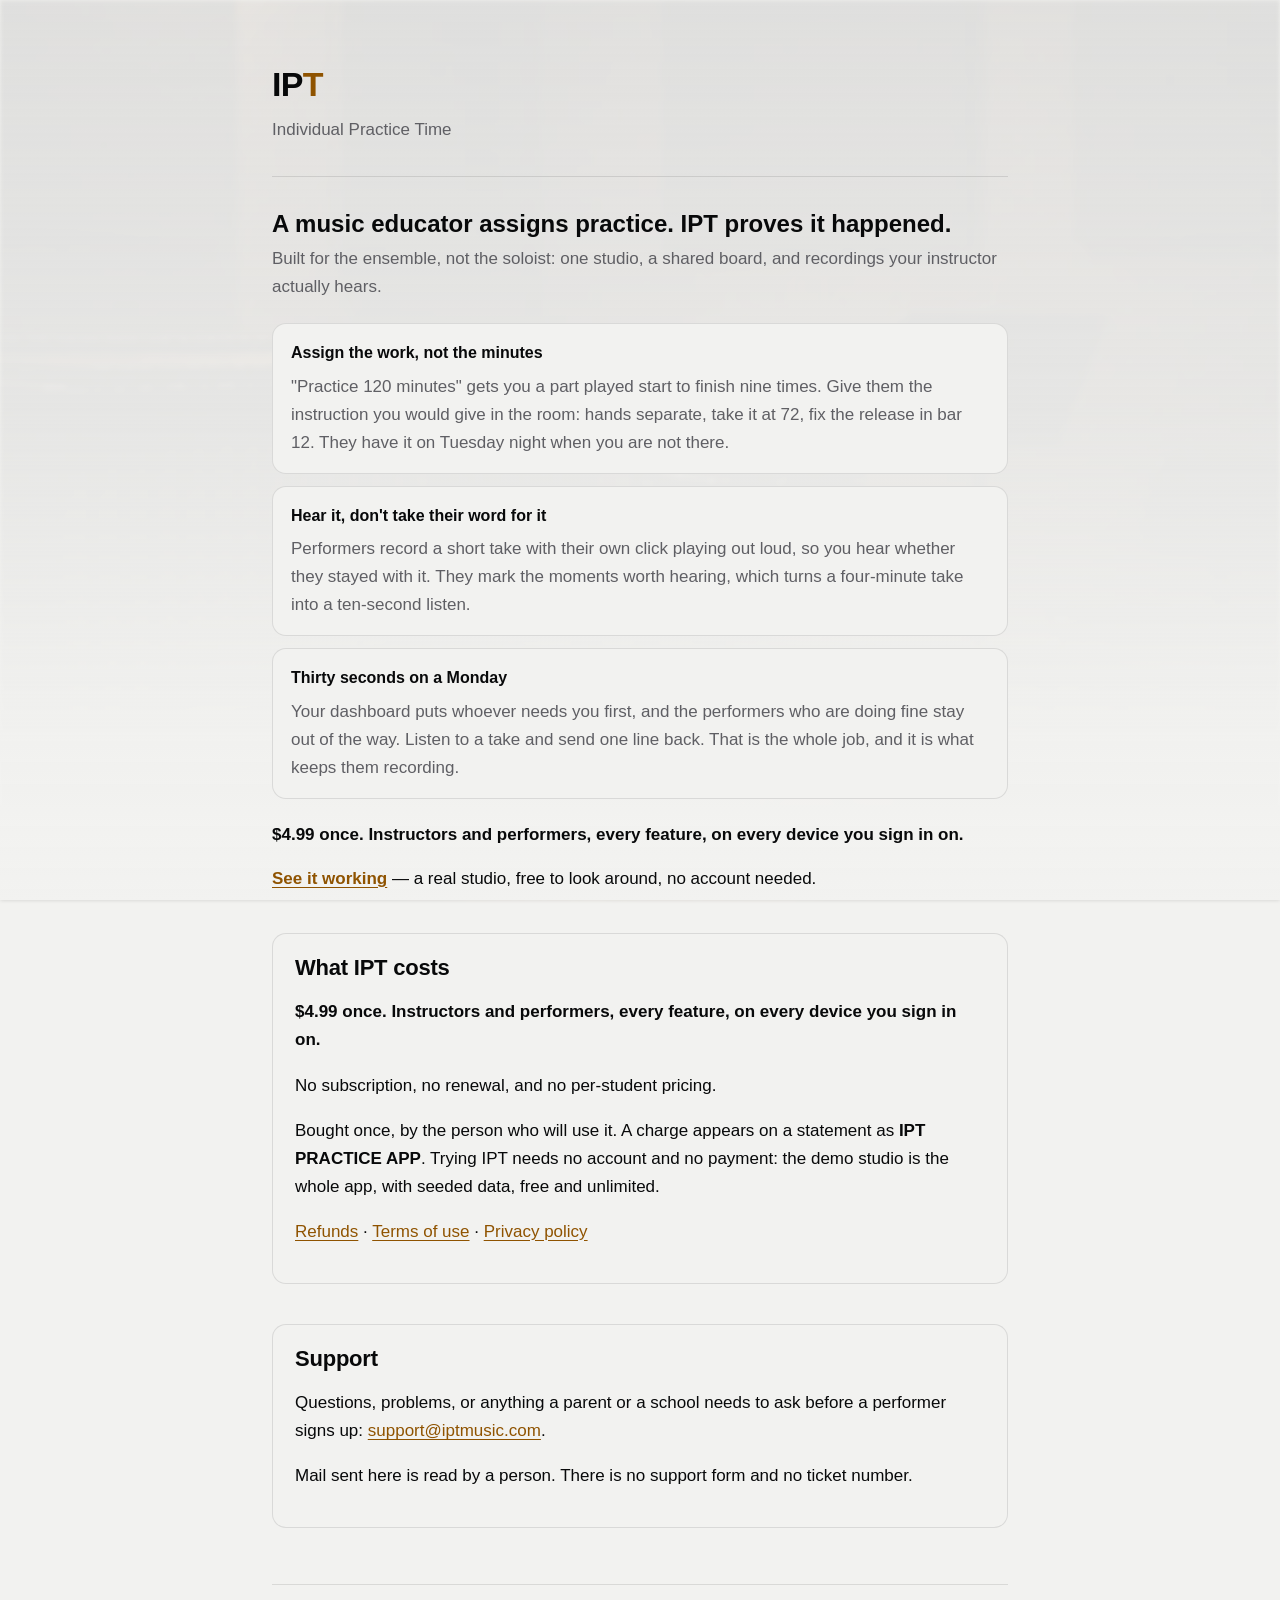
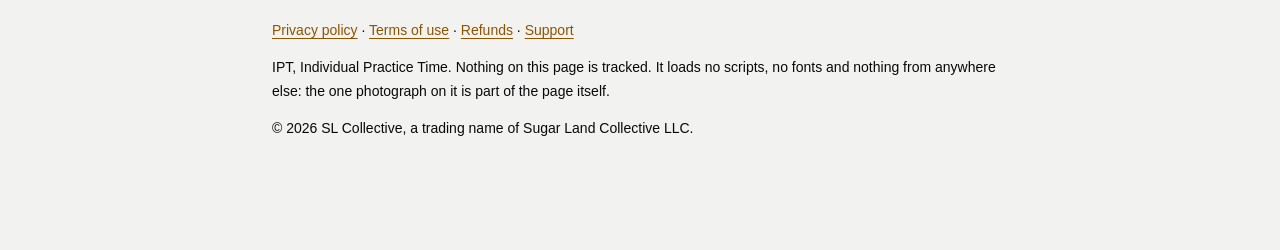
==== public/index.html @ 3abb191e "Publish the four pages, and say where they come from This repository held one 10,896-byte `index.htm" ====
<!doctype html>
<html lang="en">
<head>
<meta charset="utf-8">
<meta name="viewport" content="width=device-width, initial-scale=1">
<title>IPT: Individual Practice Time</title>
<link rel="icon" type="image/png" href="[data-uri]">
<meta name="description" content="Privacy policy and support for IPT, Individual Practice Time.">
<style>
  :root {
    color-scheme: light dark;
    --canvas: #F2F2F0;
    --ink: #08090A;
    --muted: #5F5F64;
    --accent: #8F5300;
    --rule: rgba(0,0,0,.10);
    --card: rgba(0,0,0,.03);
  }
  @media (prefers-color-scheme: dark) {
    :root {
      --canvas: #08090A;
      --ink: #F5F5F7;
      --muted: #9C9CA6;
      --accent: #FF9F0A;
      --rule: rgba(255,255,255,.12);
      --card: rgba(255,255,255,.04);
    }
  }
  * { box-sizing: border-box; }

  /* The practice room. Two fixed layers behind everything: the photograph, then a scrim that
     thickens downwards until it reaches flat canvas, so the text at the bottom of a long policy
     never sits on an image at all.

     NOTE: this page is light-first and the app is dark-first, which inverts where the override
     goes: `app.css` states the dark treatment and overrides for light, and here `:root` is light
     with dark in the media query. The numbers are the same numbers, read from that file at build
     time; only which one is the default differs. Getting this backwards is not hypothetical. The
     app shipped the light opacity in dark mode once, and it looked fine, which is the problem. */
  body::before, body::after {
    content: ""; position: fixed; inset: 0; z-index: -1; pointer-events: none;
  }
  body::before {
    background-image: url("[data-uri]");
    background-position: center; background-size: cover; background-repeat: no-repeat;
    opacity: 0.14;
    filter: blur(2px);
  }
  body::after { background: linear-gradient(
    to bottom,
    color-mix(in srgb, var(--canvas) 45%, transparent) 0%,
    color-mix(in srgb, var(--canvas) 65%, transparent) 45%,
    color-mix(in srgb, var(--canvas) 97%, transparent) 82%,
    var(--canvas) 100%
  ); }
  @media (prefers-color-scheme: dark) {
    body::before { opacity: 0.34; }
    body::after { background: linear-gradient(
    to bottom,
    color-mix(in srgb, var(--canvas) 34%, transparent) 0%,
    color-mix(in srgb, var(--canvas) 54%, transparent) 45%,
    color-mix(in srgb, var(--canvas) 97%, transparent) 82%,
    var(--canvas) 100%
  ); }
  }
  @media print {
    /* A privacy policy gets printed and filed by exactly the people this product sells to. */
    body::before, body::after { display: none; }
  }

  body {
    margin: 0; padding: 0 20px 96px;
    background: var(--canvas); color: var(--ink);
    font: 17px/1.65 -apple-system, BlinkMacSystemFont, "Segoe UI", Roboto, Helvetica, Arial, sans-serif;
    -webkit-text-size-adjust: 100%;
  }
  main { max-width: 46rem; margin: 0 auto; }
  header { padding: 56px 0 8px; border-bottom: 1px solid var(--rule); margin-bottom: 32px; }
  .wordmark { font-size: 34px; font-weight: 800; letter-spacing: -.02em; }
  .wordmark span { color: var(--accent); }
  .tagline { color: var(--muted); margin: 4px 0 24px; }
  h1 { font-size: 30px; line-height: 1.2; letter-spacing: -.02em; margin: 40px 0 8px; }
  h2 { font-size: 22px; line-height: 1.25; letter-spacing: -.01em; margin: 44px 0 10px; }
  h3 { font-size: 18px; margin: 32px 0 8px; }
  p, li { color: var(--ink); }
  em { color: var(--muted); font-style: normal; }
  /* A long address is one unbreakable word. support@iptmusic.com is 177px of token that cannot
     wrap, and on a 320px phone it pushed the whole page 75px wider than the screen — the footer,
     the policy and every paragraph on it scrolling sideways. It appears in three places here and
     a fourth arrived with the refund policy. Links break rather than the page does. */
  a { color: var(--accent); text-underline-offset: 3px; overflow-wrap: anywhere; }
  hr { border: 0; border-top: 1px solid var(--rule); margin: 36px 0; }
  ul { padding-left: 1.15em; }
  li { margin: 8px 0; }
  code {
    font: 14px/1.4 ui-monospace, SFMono-Regular, Menlo, monospace;
    background: var(--card); padding: 2px 5px; border-radius: 5px;
  }
  /* `max-width: 100%` as well as the scroll: a wrapper that may grow to its content's width
     scrolls *and* widens the page, which is the half that makes the whole document slide. */
  .table-wrap { overflow-x: auto; max-width: 100%; margin: 20px 0; }
  table { border-collapse: collapse; width: 100%; font-size: 15px; }
  th, td { text-align: left; padding: 10px 12px; border-bottom: 1px solid var(--rule); vertical-align: top; }
  th { font-size: 12px; letter-spacing: .06em; text-transform: uppercase; color: var(--muted); font-weight: 600; }
  .landing { margin: 8px 0 34px; }
  .thesis { font-size: 24px; font-weight: 700; line-height: 1.25; margin: 0 0 6px; }
  .thesis-detail { color: var(--muted); margin: 0 0 22px; }
  .card {
    /* Opaque `--canvas`, same reasoning as `.support` below: the contrast floor was measured
       against it, and a translucent panel over the photograph is where that quietly stops. */
    background: var(--canvas); border: 1px solid var(--rule); border-radius: 14px;
    padding: 16px 18px; margin: 0 0 12px;
  }
  .card h3 { margin: 0 0 6px; font-size: 16px; }
  .card p { margin: 0; color: var(--muted); }
  .offer { font-weight: 700; margin: 22px 0 16px; }
  .offer-detail { color: var(--muted); margin: 0 0 16px; }
  .cta { margin: 0; }
  .cta a { color: var(--accent); font-weight: 700; }
  .support {
    /* Opaque, not `--card`. A translucent panel over a photograph is where a measured contrast
       floor quietly stops holding. The scrim governs the page background, not what is composited
       on top of it. `--canvas` is the color the measurement was taken against. */
    background: var(--canvas); border: 1px solid var(--rule); border-radius: 14px;
    padding: 20px 22px; margin: 40px 0 0;
  }
  .support h2 { margin-top: 0; }
  .updated { color: var(--muted); font-size: 15px; margin: 0 0 8px; }
  footer { color: var(--muted); font-size: 14px; margin-top: 56px; padding-top: 20px; border-top: 1px solid var(--rule); }
</style>
</head>
<body>
<main>
  <header>
    <div class="wordmark">IP<span>T</span></div>
    <p class="tagline">Individual Practice Time</p>
  </header>

  <section class="landing">
    <p class="thesis">A music educator assigns practice. IPT proves it happened.</p>
    <p class="thesis-detail">Built for the ensemble, not the soloist: one studio, a shared board,
       and recordings your instructor actually hears.</p>
    <div class="card"><h3>Assign the work, not the minutes</h3><p>&quot;Practice 120 minutes&quot; gets you a part played start to finish nine times. Give them the instruction you would give in the room: hands separate, take it at 72, fix the release in bar 12. They have it on Tuesday night when you are not there.</p></div>
    <div class="card"><h3>Hear it, don&#x27;t take their word for it</h3><p>Performers record a short take with their own click playing out loud, so you hear whether they stayed with it. They mark the moments worth hearing, which turns a four-minute take into a ten-second listen.</p></div>
    <div class="card"><h3>Thirty seconds on a Monday</h3><p>Your dashboard puts whoever needs you first, and the performers who are doing fine stay out of the way. Listen to a take and send one line back. That is the whole job, and it is what keeps them recording.</p></div>
    <p class="offer">$4.99 once. Instructors and performers, every feature, on every device you sign in on.</p>
    <!-- The reassurance sentence lives in `#pricing` and only there. It was in both, four hundred
         pixels apart on a page under two thousand tall, which reads as a template mistake rather
         than as emphasis — the same shape as the coverage headline that restated the row directly
         beneath it. The price belongs in both: a hero and a section headed "What IPT costs" are
         two different readers arriving two different ways. "No per-student pricing" is not a
         first-impression line, it is the question a school administrator arrives at `#pricing`
         already holding. -->
    <p class="cta"><a href="https://app.iptmusic.com">See it working</a> — a real studio, free to
       look around, no account needed.</p>
  </section>

  <section class="support" id="pricing">
    <h2>What IPT costs</h2>
    <p><strong>$4.99 once. Instructors and performers, every feature, on every device you sign in on.</strong></p>
    <p>No subscription, no renewal, and no per-student pricing.</p>
    <p>Bought once, by the person who will use it. A charge appears on a statement as
       <strong>IPT PRACTICE APP</strong>. Trying IPT needs no account and no payment: the demo
       studio is the whole app, with seeded data, free and unlimited.</p>
    <p><a href="/refunds">Refunds</a> &middot; <a href="/terms">Terms of use</a> &middot;
       <a href="/privacy">Privacy policy</a></p>
  </section>

  <section class="support" id="support">
    <h2>Support</h2>
    <p>Questions, problems, or anything a parent or a school needs to ask before a performer signs
       up: <a href="mailto:support@iptmusic.com">support@iptmusic.com</a>.</p>
    <p>Mail sent here is read by a person. There is no support form and no ticket number.</p>
  </section>

  <footer>
  <p><a href="/privacy">Privacy policy</a> &middot; <a href="/terms">Terms of use</a> &middot;
  <a href="/refunds">Refunds</a> &middot; <a href="#support">Support</a></p>
  <p>IPT, Individual Practice Time. Nothing on this page is tracked. It loads no scripts, no
  fonts and nothing from anywhere else: the one photograph on it is part of the page itself.</p>
  <p>© 2026 SL Collective, a trading name of Sugar Land Collective LLC.</p>
  </footer>
</main>
</body>
</html>
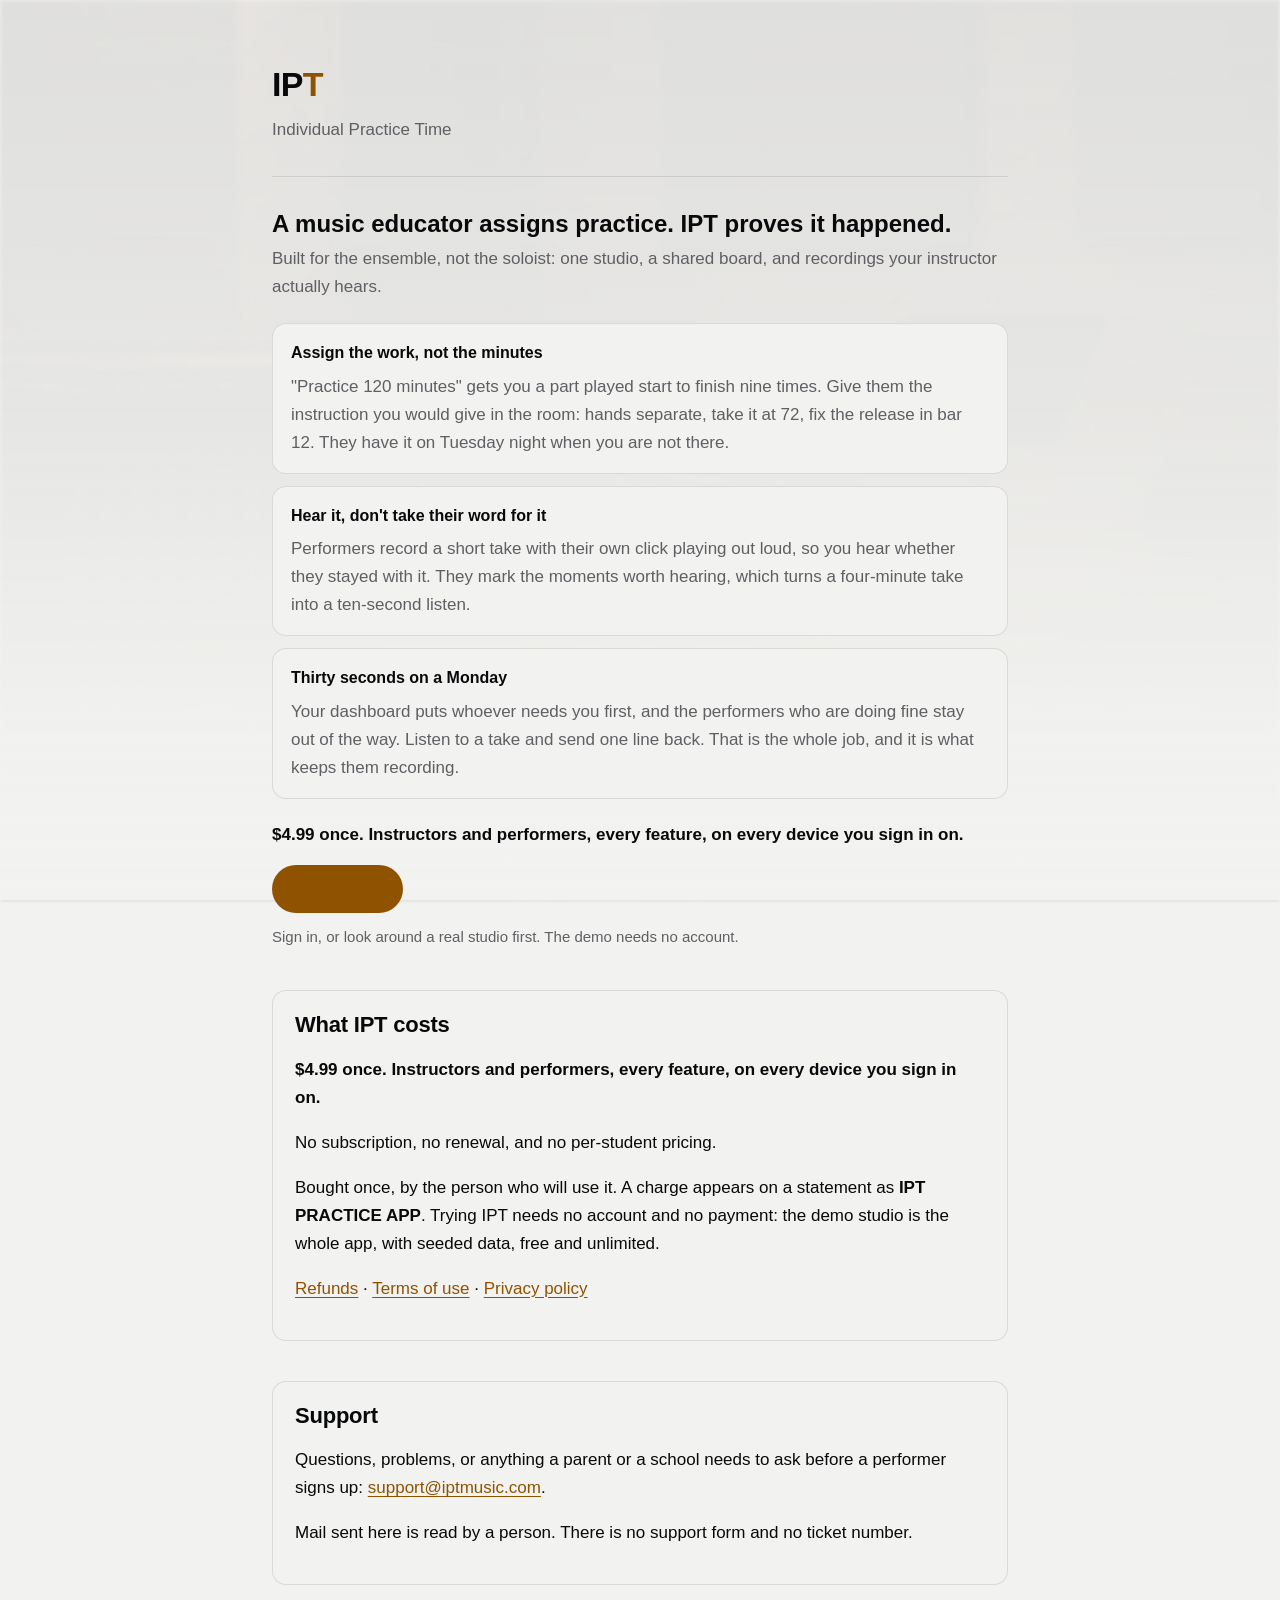
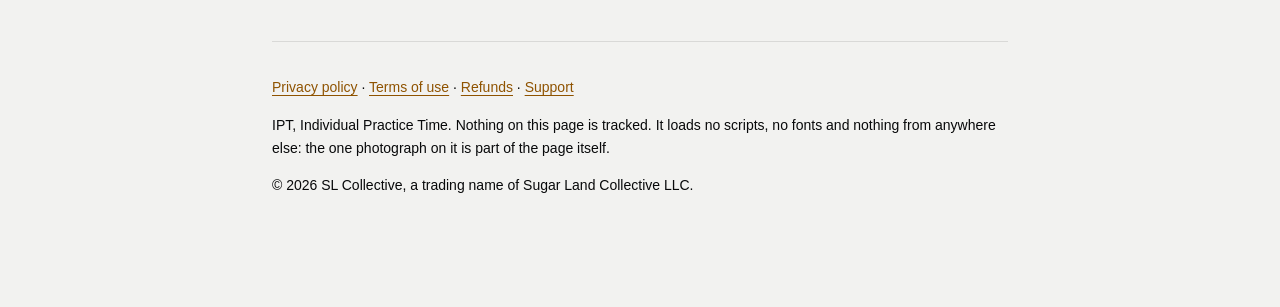
==== commit ce55c8cd: "The front door says "Open IPT" Regenerated from SL-Collective/ipt. The landing page's route into the" ====
--- a/public/index.html
+++ b/public/index.html
@@ -115,6 +115,12 @@
   .card p { margin: 0; color: var(--muted); }
   .offer { font-weight: 700; margin: 22px 0 16px; }
   .offer-detail { color: var(--muted); margin: 0 0 16px; }
+  .cta-button {
+    display: inline-block; background: var(--accent); color: #17130c;
+    padding: 14px 28px; border-radius: 999px; font-weight: 700; font-size: 17px;
+    text-decoration: none; min-height: 44px; line-height: 1.2;
+  }
+  .cta-note { color: var(--muted); font-size: 15px; margin: 12px 0 0; }
   .cta { margin: 0; }
   .cta a { color: var(--accent); font-weight: 700; }
   .support {
@@ -151,8 +157,19 @@
          two different readers arriving two different ways. "No per-student pricing" is not a
          first-impression line, it is the question a school administrator arrives at `#pricing`
          already holding. -->
-    <p class="cta"><a href="https://app.iptmusic.com">See it working</a> — a real studio, free to
-       look around, no account needed.</p>
+    <!-- Two readers, one door, and it has to name the door. This said "See it working", which
+         is right for somebody who has never heard of IPT and useless to the person who already has
+         an account and is trying to get back in — and `iptmusic.com` is what they will type. A
+         front door that does not say *open* or *sign in* sends them looking for a subdomain nobody
+         told them about.
+
+         The apex stays the website rather than redirecting to the app, and that is not a
+         preference: Apple's organization enrolment requires a publicly available, functional
+         website, and Stripe reads the pricing, terms and refund policy here before it will
+         activate the account. A redirect to a sign-in screen would leave both reviews with nothing
+         to read at all. So the split is right, and the button is what has to carry it. -->
+    <p class="cta"><a class="cta-button" href="https://app.iptmusic.com">Open IPT</a></p>
+    <p class="cta-note">Sign in, or look around a real studio first. The demo needs no account.</p>
   </section>
 
   <section class="support" id="pricing">
